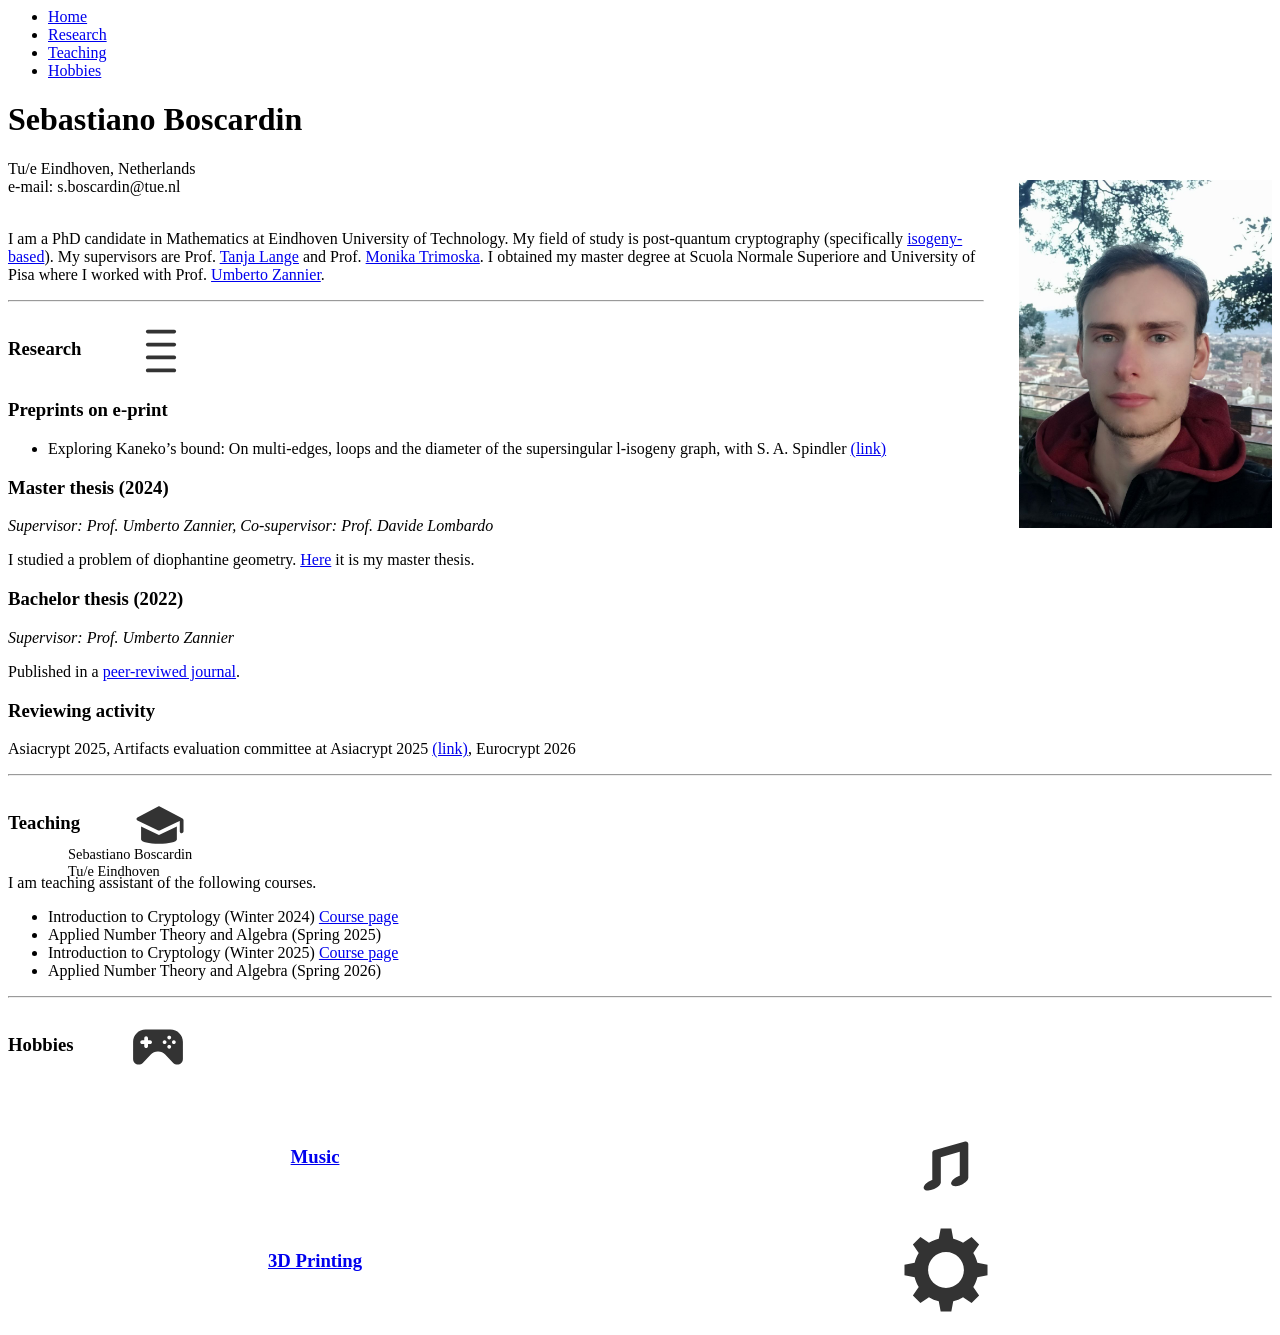
==== index.html @ 312b9105 "fix homepage" ====
<head>
<title>Sebastiano Boscardin</title>
<?php include 'header.html'; ?>
<link rel="shortcut icon" href="favicon.ico">
<meta name="viewport" content="width=device-width, initial-scale=1.0">
<meta name="author" content="Sebastiano Boscardin">
</head>


<nav>
	<ul>
		<li><a class="active" href="#home">Home</a></li>
		<li><a href="#research">Research</a></li>
		<li><a href="#teaching">Teaching</a></li>
		<li><a href="#hobbies">Hobbies</a></li>
		<div style="position:fixed; bottom:0;font-size:90%;padding-left:20px;padding-bottom:20px;">
		Sebastiano Boscardin
		<br>
		Tu/e Eindhoven
		</div>
	</ul>
</nav>

<body>       
<main>
<div class="wrapper" id="view" tabindex="0"> 

<div class="content", id="home">
	<h1>Sebastiano Boscardin</h1>
	<img style="width:20%;margin-left:35px;margin-top:20px;margin-bottom:40px;max-height:100%; max-width:100%;"; align="right"; vertical-align: bottom; src="photo.jpg";>
</div>
<div class="contacts">
	Tu/e Eindhoven, Netherlands
	<br>
	e-mail: s.boscardin@tue.nl
</div>
<div class="content">
	<br>
	<p>
		I am a PhD candidate in Mathematics at Eindhoven University of Technology. My field of study is post-quantum cryptography (specifically <a href="https://isogeny.club/">isogeny-based</a>). My supervisors are Prof. <a href="https://hyperelliptic.org/tanja/">Tanja Lange</a> and Prof. <a href="https://mtrimoska.com/">Monika Trimoska</a>. I obtained my master degree at Scuola Normale Superiore and University of Pisa where I worked with Prof. <a href="https://www.sns.it/en/persona/umberto-zannier">Umberto Zannier</a>. 
	</p>
</div>
<hr />
<div class="titles", id="research">
	<h3>Research<img style='vertical-align:middle;display:inline-block;padding-left: 50px;' width="60" height="60"; src="icone/UI Basic GLYPH-18.svg"></h3>
</div>
<div class="content">
	<h3>Preprints on e-print</h3>
	<ul>
		<li>Exploring Kaneko’s bound: On multi-edges, loops and the diameter of the supersingular l-isogeny graph, with S. A. Spindler <a href="https://eprint.iacr.org/2025/1361">(link)</a> </li>
	</ul>
	<h3>Master thesis (2024)</h3>
	<p style="font-style:oblique;">Supervisor: Prof. Umberto Zannier, Co-supervisor: Prof. Davide Lombardo</p>
	<p>I studied a problem of diophantine geometry. <a href="tesi_boscardin.pdf">Here</a> it is my master thesis.</p>
	<h3>Bachelor thesis (2022)</h3>
	<!--<p style="font-style:oblique;">Title: Holomorphic functions with infinitely many zeros on the disk</p>-->
	<p style="font-style:oblique;">Supervisor: Prof. Umberto Zannier</p>
	<!--<a style="font-size:50px;" href="tesi_Boscardin.pdf"> &#8594</a>-->
	<p>Published in a <a href="https://ems.press/journals/rlm/articles/12753569"> peer-reviwed journal</a>.</p>
	<h3>Reviewing activity</h3>
	<p>Asiacrypt 2025, Artifacts evaluation committee at Asiacrypt 2025 <a href="https://asiacrypt.iacr.org/2025/artifacts.php">(link)</a>, Eurocrypt 2026</p>
</div>

<hr />

<div class="titles", id ="teaching">
	<h3>Teaching<img style='vertical-align:middle;display:inline-block;padding-left: 50px;' width="60" height="60"; src="icone/UI Basic GLYPH-100.svg"></h3>
</div>

<div class="content">
	I am teaching assistant of the following courses.
	<ul>
		<li>Introduction to Cryptology (Winter 2024) <a href="https://hyperelliptic.org/tanja/teaching/CS24/">Course page</a> </li>
		<li>Applied Number Theory and Algebra (Spring 2025)</li>
		<li>Introduction to Cryptology (Winter 2025) <a href="https://lorenzo3grassi.github.io/teaching/CS25.html">Course page</a> </li>
		<li>Applied Number Theory and Algebra (Spring 2026)</li>
	</ul>
</div>

<hr />

<div class="titles", id ="hobbies">
	<h3>Hobbies <img style='vertical-align:middle;display:inline-block;padding-left: 50px;' width="60" height="60"; src="icone/UI Basic GLYPH-79.svg"></h3>
</div>

<div class="content">
	<table style="width:100%">
		<colgroup>
			<col span="3">  
		</colgroup> 
	<tr>
		<th><h3><a href="musica.php"> Music </a></h3></th>
		<th><a style="font-size:70px;" href="musica.php"><img width="60" height="100"; src="icone/UI Basic GLYPH-34.svg"></a></th>
	</tr>
	<br>
	<tr>
		<th><h3><a href="stampa.php"> 3D Printing </a></h3></th>
		<th><a style="font-size:70px;" href="stampa.php"><img width="100" height="100"; src="icone/UI Basic GLYPH-10.svg"></a></th>
	</tr>   
	</table>
</div>
<!--</div>
<div style='padding:20px;background-color:#67a6d6;'>
</div>-->
</div>
</main>
</body>
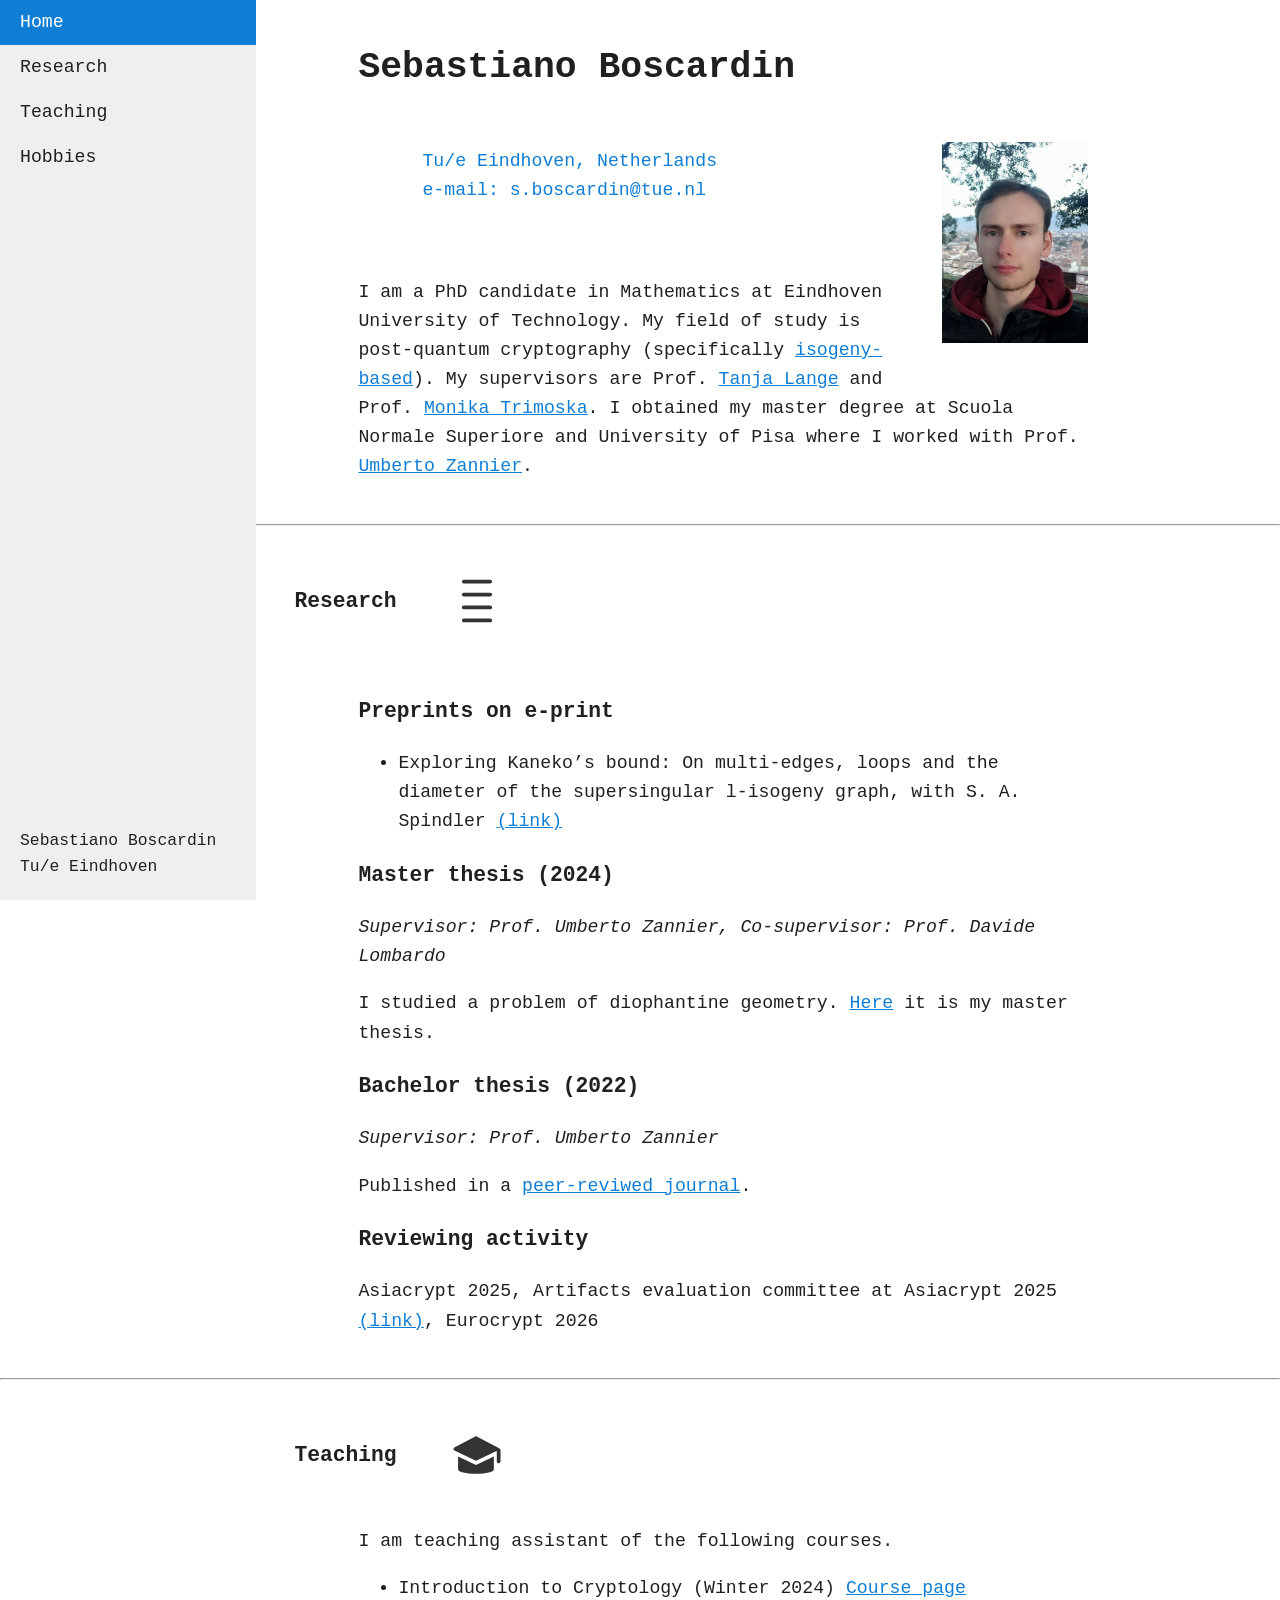
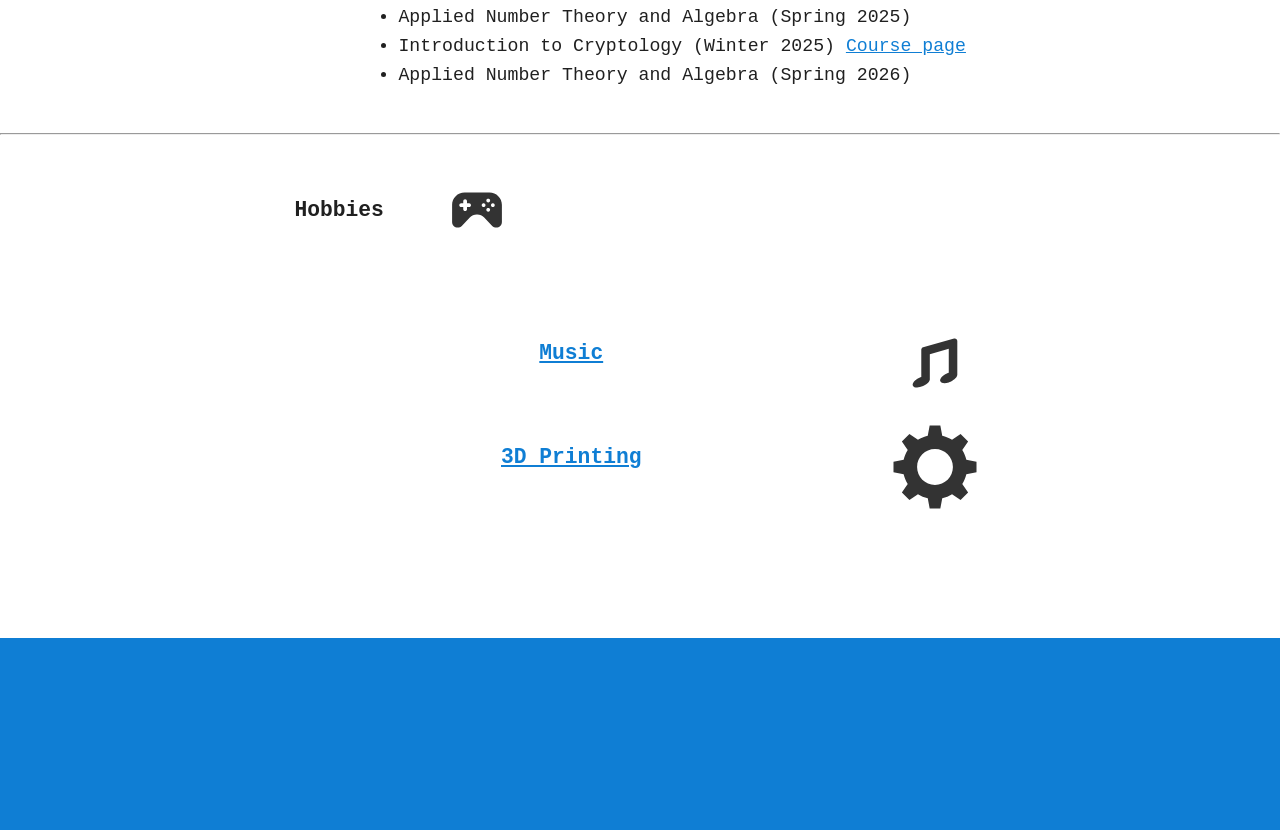
==== commit 7efac710: "fix php" ====
--- a/index.html
+++ b/index.html
@@ -1,6 +1,13 @@
 <head>
 <title>Sebastiano Boscardin</title>
-<?php include 'header.html'; ?>
+<!--<?php include 'header.html'; ?>-->
+
+<link href="stile.css" rel="stylesheet">
+<link rel="preconnect" href="https://fonts.googleapis.com">
+<link rel="preconnect" href="https://fonts.gstatic.com" crossorigin>
+<link href="https://fonts.googleapis.com/css2?family=Roboto+Mono:ital,wght@0,200;0,300;1,300&display=swap" rel="stylesheet">
+<meta name="viewport" content="width=device-width">
+
 <link rel="shortcut icon" href="favicon.ico">
 <meta name="viewport" content="width=device-width, initial-scale=1.0">
 <meta name="author" content="Sebastiano Boscardin">
--- a/stile.css
+++ b/stile.css
@@ -0,0 +1,131 @@
+/*:root{--riso: #807033;}*/
+/*:root{--riso: #0077b5;}*/
+:root{--riso: #0f7ed4;}
+a{text-decoration:underline;color:var(--riso);}
+body{
+	background-attachment:fixed;
+	background-size:100%;
+	background-position: center;
+	margin-left:0%;
+	margin-right:0%;
+	margin-top:0%;
+	margin-bottom:15%;
+	font-size:140%;
+	font-family: monospace;
+	color:#202020;
+	line-height:1.6;
+    background-color: var(--riso); 
+}
+label{
+	display: flex;
+    flex-wrap: nowrap;
+    align-items: center;
+    margin-top:1%
+}
+audio{
+	margin-left:4%;
+	margin-top: 4%;
+	margin-bottom: 4%;
+	width: 600px;
+}
+table{
+	text-align: center;
+	font-size:1em;
+}
+img{margin:0%;}
+.contacts {
+	color: var(--riso);
+	background-color: white;
+	padding-top: 10px;
+	padding-right: 25px;
+	padding-left: 33%;
+	padding-bottom: 10px;
+	object-fit: cover;
+	padding-right:15%; 
+}
+.titles {
+	background-color: white;
+	padding-top: 15px;
+	padding-bottom: 5px;
+	padding-left:23%;
+	padding-right:18%;   
+}
+.content {
+	background-color: white;
+	padding-top: 15px;
+	padding-bottom: 15px;
+	padding-left:28%;
+	padding-right:15%;  
+}
+.wrapper{
+	background-color: white;
+	padding-bottom:8% 
+}
+
+nav{
+	ul {
+		list-style-type: none;
+		margin: 0;
+		padding: 0;
+		width: 20%;
+		background-color: #efefef;
+		position: fixed;
+		height: 100%;
+		overflow: auto;
+	}
+
+	li a {
+		display: block;
+		color: #202020;
+		padding: 8px 20px;
+		text-decoration: none;
+	}
+
+	li a.active {
+		background-color: var(--riso);
+		color: white;
+	}
+
+	li a:hover:not(.active) {
+		background-color: #a0a0a0;
+		color: white;
+	}
+}
+
+@media screen and (max-width:1200px){
+body{
+font-size:12px;
+}
+audio{
+	margin-left:1%;
+	margin-top: 4%;
+	margin-bottom: 4%;
+	width: 240px;
+	height: 50px;
+}
+.content {
+	background-color: white;
+	padding-top: 15px;
+	padding-bottom: 15px;
+	padding-left:25%;
+	padding-right:5%;
+  
+}
+.titles {
+	background-color: white;
+	padding-top: 15px;
+	padding-bottom: 5px;
+	padding-left:22%;
+	padding-right:18%;  
+}
+nav{
+	font-size:12px;
+	li a {
+		display: block;
+		color: #202020;
+		padding-left: 10px;
+		padding-top: 15px;
+		padding-bottom: 15px;
+		text-decoration: none;
+	}
+}
